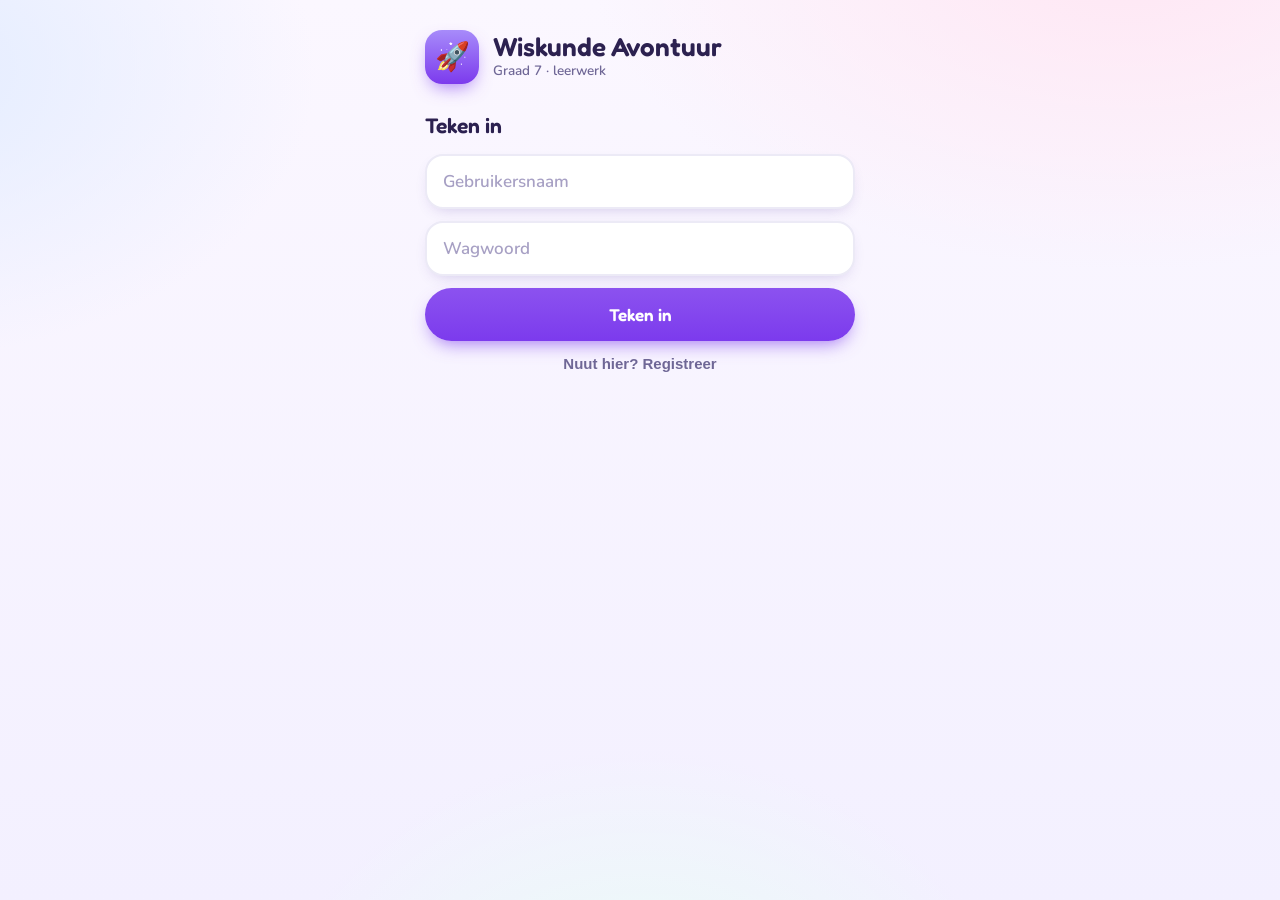
==== index.html @ 0dd683e3 "Initial commit — Wiskunde Avontuur Graad 7 Gamified Grade 7 maths practice with Afrikaans content: A" ====
<!DOCTYPE html>
<html lang="af">
<head>
<meta charset="UTF-8">
<meta name="viewport" content="width=device-width, initial-scale=1.0, viewport-fit=cover">
<meta name="theme-color" content="#7c3aed">
<title>Wiskunde Avontuur · Graad 7</title>
<meta name="description" content="Graad 7 Wiskunde — oefen Algebra, Meetkunde, 2D Vorms en Transformasies. Verdien XP en kentekens!">
<link rel="icon" href="icon.svg">
<link rel="preconnect" href="https://fonts.googleapis.com">
<link rel="preconnect" href="https://fonts.gstatic.com" crossorigin>
<link href="https://fonts.googleapis.com/css2?family=Fredoka:wght@400;500;600;700&family=Nunito:ital,wght@0,400;0,600;0,700;0,800;1,600&family=Baloo+2:wght@500;600;700&display=swap" rel="stylesheet">
<link rel="stylesheet" href="css/styles.css">
</head>
<body>
  <div id="app"><main class="view"><p class="muted center" style="padding:48px 0">Laai…</p></main></div>
  <script type="module" src="js/app.js"></script>
</body>
</html>
---- css/styles.css ----
/* ============================================================
   WISKUNDE AVONTUUR — Graad 7  ·  "Bubble Pop" theme
   ------------------------------------------------------------
   Bright, friendly, rounded. Light background, white cards with
   a chapter-coloured accent, chunky tappable buttons, soft toy
   shadows. Built for 12-year-olds.
   Fonts: Fredoka (display) · Nunito (body) · Baloo 2 (numbers).
   Set --accent (current chapter/quest colour) on a container; all
   components read it for their colour.
   ============================================================ */
:root{
  --font-display:"Fredoka",system-ui,sans-serif;
  --font-body:"Nunito",system-ui,sans-serif;
  --font-num:"Baloo 2",system-ui,sans-serif;

  --ink:#2c2150;            /* deep friendly purple-navy text */
  --muted:#6f6796;
  --faint:#a7a0c4;
  --line:#eceaf6;
  --card:#ffffff;
  --card-2:#faf8ff;

  --accent:#7c3aed;         /* current chapter colour (overridden per screen) */

  --good:#16a34a; --good-bg:#e7f8ee;
  --bad:#e11d6b;  --bad-bg:#fdeaf2;
  --warn:#f59e0b; --star:#f5b50a;

  --r-sm:12px; --r-md:18px; --r-lg:26px; --r-xl:34px;
  --shadow:0 10px 30px -12px rgba(80,50,160,.30);
  --shadow-sm:0 6px 16px -8px rgba(80,50,160,.30);
}
*{box-sizing:border-box;margin:0;padding:0}
html,body{height:100%}
body{
  font-family:var(--font-body); color:var(--ink); line-height:1.5; font-weight:600;
  background:
    radial-gradient(900px 540px at 88% -6%, #ffe6f3, transparent 60%),
    radial-gradient(760px 520px at -8% 8%, #e2ecff, transparent 55%),
    radial-gradient(700px 600px at 50% 120%, #e8fff4, transparent 55%),
    linear-gradient(180deg,#fbf7ff,#f3f0ff);
  background-attachment:fixed; min-height:100vh;
  -webkit-font-smoothing:antialiased; text-rendering:optimizeLegibility;
}
#app{position:relative;z-index:1}
.view{max-width:560px;margin:0 auto;padding:14px 16px 110px;min-height:100vh}

/* ---------- typography ---------- */
h1,h2,h3{font-family:var(--font-display);font-weight:600;line-height:1.1;color:var(--ink)}
h1{font-size:30px} h2{font-size:22px} h3{font-size:18px}
.eyebrow{font-family:var(--font-display);font-weight:600;letter-spacing:.6px;text-transform:uppercase;font-size:12px;color:var(--accent)}
.muted{color:var(--muted)} .faint{color:var(--faint)}
.small{font-size:13.5px} .center{text-align:center}
.num{font-family:var(--font-num);font-weight:600}

/* ---------- buttons ---------- */
.btn{font-family:var(--font-display);font-weight:600;font-size:16px;border:none;background:#efeafd;color:var(--ink);
  padding:13px 20px;border-radius:999px;cursor:pointer;transition:transform .12s,box-shadow .12s,filter .12s;
  display:inline-flex;align-items:center;justify-content:center;gap:8px}
.btn:hover{transform:translateY(-2px)}
.btn:active{transform:translateY(0)}
.btn:disabled{opacity:.5;cursor:default;transform:none}
.btn.primary{color:#fff;background:linear-gradient(180deg,color-mix(in srgb,var(--accent) 88%,#fff),var(--accent));
  box-shadow:0 8px 18px -6px color-mix(in srgb,var(--accent) 70%,transparent)}
.btn.primary:hover{filter:brightness(1.05)}
.btn.ghost{background:transparent;border:2px solid color-mix(in srgb,var(--accent) 35%,transparent);color:var(--accent)}
.btn.big{width:100%;padding:16px;font-size:17px}
.btn.small{padding:9px 15px;font-size:14px}
.link-btn{background:#fff;border:none;color:var(--muted);font-size:20px;cursor:pointer;width:42px;height:42px;
  border-radius:50%;box-shadow:var(--shadow-sm);display:grid;place-items:center;transition:transform .12s}
.link-btn:hover{transform:translateY(-2px);color:var(--ink)}

/* ---------- top chrome ---------- */
.chrome{display:flex;align-items:center;justify-content:space-between;max-width:560px;margin:0 auto;padding:16px 16px 4px}
.brand{font-family:var(--font-display);font-weight:700;font-size:18px;display:flex;align-items:center;gap:9px;cursor:pointer;color:var(--ink)}
.brand .logo{width:34px;height:34px;border-radius:11px;display:grid;place-items:center;font-size:19px;
  background:linear-gradient(180deg,#a78bfa,#7c3aed);box-shadow:0 6px 14px -6px rgba(124,58,237,.7)}
.chrome-right{display:flex;align-items:center;gap:10px}
.xpchip{font-family:var(--font-num);font-weight:700;font-size:15px;color:var(--ink);background:#fff;
  border:none;box-shadow:var(--shadow-sm);padding:7px 14px;border-radius:999px;display:flex;align-items:center;gap:5px}
.xpchip .s{color:var(--star)}

/* ---------- NAME / start screen ---------- */
.start{max-width:430px;margin:0 auto;text-align:center;padding-top:18px}
.start .mascot{font-size:64px;line-height:1;margin-bottom:6px;filter:drop-shadow(0 8px 10px rgba(124,58,237,.25))}
.start h1{font-size:32px;margin-bottom:4px}
.start p{color:var(--muted);margin-bottom:20px}
.field{font-family:var(--font-body);font-weight:700;font-size:18px;color:var(--ink);background:#fff;border:2px solid var(--line);
  border-radius:var(--r-md);padding:15px 18px;width:100%;outline:none;text-align:center;margin-bottom:14px;box-shadow:var(--shadow-sm)}
.field:focus{border-color:var(--accent)}

/* ---------- HUB · chapter cards ---------- */
.hub-head{margin:8px 2px 18px}
.hub-head .eyebrow{color:var(--muted)}
.hub-head h1{margin-top:2px;font-size:30px}
.hub-head p{color:var(--muted)}
.chapter-cards{display:flex;flex-direction:column;gap:16px}
.ch-card{position:relative;border-radius:var(--r-lg);padding:18px 18px 18px 92px;overflow:hidden;cursor:pointer;
  background:var(--card);box-shadow:var(--shadow);transition:transform .16s,box-shadow .16s;
  border:2px solid color-mix(in srgb,var(--accent) 16%,transparent)}
.ch-card:hover{transform:translateY(-4px);box-shadow:0 18px 38px -14px color-mix(in srgb,var(--accent) 55%,transparent)}
.ch-card.locked{cursor:default;filter:grayscale(.35);opacity:.7}
.ch-card.locked:hover{transform:none;box-shadow:var(--shadow)}
.ch-card .ico{position:absolute;left:16px;top:16px;width:62px;height:62px;border-radius:20px;display:grid;place-items:center;
  font-size:32px;background:linear-gradient(180deg,color-mix(in srgb,var(--accent) 22%,#fff),color-mix(in srgb,var(--accent) 12%,#fff));
  box-shadow:inset 0 0 0 2px color-mix(in srgb,var(--accent) 22%,transparent)}
.ch-card h2{display:flex;align-items:center;gap:9px;flex-wrap:wrap;font-size:20px}
.ch-card .sub{color:var(--muted);font-size:13.5px;margin-top:3px}
.ch-meta{display:flex;align-items:center;gap:10px;margin-top:12px;font-size:13px;color:var(--muted)}
.ch-meta .num{color:var(--accent)}
.ch-prog{height:10px;border-radius:99px;background:color-mix(in srgb,var(--accent) 12%,#eee);margin-top:9px;overflow:hidden}
.ch-prog i{display:block;height:100%;width:var(--p,0%);border-radius:99px;
  background:linear-gradient(90deg,color-mix(in srgb,var(--accent) 70%,#fff),var(--accent));transition:width .5s}
.pill{font-family:var(--font-display);font-weight:600;font-size:11px;letter-spacing:.4px;text-transform:uppercase;
  padding:4px 11px;border-radius:999px;display:inline-block}
.pill.open{color:#fff;background:var(--accent)}
.pill.soon{color:var(--muted);background:#eee}
.pill.done{color:#fff;background:var(--good)}

/* ---------- CHAPTER · quest map ---------- */
.chap-head{display:flex;align-items:center;justify-content:space-between;gap:12px;margin:6px 2px 18px}
.chap-head .eyebrow{color:var(--muted)}
.chap-head h1{font-size:26px;display:flex;align-items:center;gap:9px}
.quest-grid{display:grid;grid-template-columns:1fr 1fr;gap:14px}
.quest{position:relative;border-radius:var(--r-md);padding:15px;overflow:hidden;cursor:pointer;min-height:150px;
  display:flex;flex-direction:column;background:var(--card);box-shadow:var(--shadow-sm);
  border:2px solid color-mix(in srgb,var(--qc) 20%,transparent);transition:transform .14s,box-shadow .14s}
.quest:hover{transform:translateY(-4px);box-shadow:0 16px 30px -14px color-mix(in srgb,var(--qc) 60%,transparent)}
.quest.locked{cursor:default;filter:grayscale(.4);opacity:.65}
.quest.locked:hover{transform:none}
.quest .qn{font-family:var(--font-num);font-weight:700;font-size:18px;color:#fff;width:38px;height:38px;border-radius:13px;
  display:grid;place-items:center;background:linear-gradient(180deg,color-mix(in srgb,var(--qc) 82%,#fff),var(--qc));
  box-shadow:0 6px 12px -5px color-mix(in srgb,var(--qc) 75%,transparent)}
.quest h3{font-size:15.5px;margin-top:11px;line-height:1.18}
.quest p{font-size:12.5px;color:var(--muted);margin-top:4px;font-weight:600}
.quest .qstate{margin-top:auto;display:flex;align-items:center;gap:6px;font-size:12px;color:var(--muted);padding-top:10px;font-weight:700}
.quest .qstate .led{width:9px;height:9px;border-radius:99px;background:var(--qc)}
.quest .qcheck{position:absolute;top:13px;right:13px;width:26px;height:26px;border-radius:50%;display:grid;place-items:center;
  color:#fff;font-size:15px;background:var(--good);box-shadow:0 4px 10px -3px rgba(22,163,74,.6)}

/* ---------- PLAY screen ---------- */
.play{--accent:#7c3aed}
.play-top{display:flex;align-items:center;gap:10px;margin-bottom:14px}
.play-top .ptitle{flex:1;font-family:var(--font-display);font-weight:600;font-size:16px}
.play-top .pcount{font-family:var(--font-num);font-weight:700;font-size:14px;color:var(--accent);
  background:#fff;box-shadow:var(--shadow-sm);padding:4px 12px;border-radius:999px}
.pbar{height:12px;border-radius:99px;background:#eae6f8;overflow:hidden;margin-bottom:8px}
.pbar i{display:block;height:100%;width:0;border-radius:99px;
  background:linear-gradient(90deg,color-mix(in srgb,var(--accent) 60%,#fff),var(--accent));transition:width .4s}
.xp-pop{min-height:26px;text-align:center;font-family:var(--font-display);font-weight:600;font-size:15px;margin-bottom:6px}
.xp-pop.good{color:var(--good)} .xp-pop.bad{color:var(--bad)}

/* question */
.q{background:var(--card);border-radius:var(--r-lg);box-shadow:var(--shadow);padding:20px}
.q-prompt{font-family:var(--font-display);font-weight:500;font-size:19px;line-height:1.35;margin-bottom:14px;color:var(--ink)}
.q-prompt code,.codeblk{font-family:var(--font-num);font-weight:700;background:color-mix(in srgb,var(--accent) 9%,#f4f1ff);
  color:var(--accent);padding:1px 7px;border-radius:8px}
.q-figure{display:flex;justify-content:center;margin:4px 0 16px}
.q-task{font-size:14px;color:var(--muted);margin:-4px 0 12px;font-weight:700}
.q-input{margin-top:4px}

/* multiple choice / options */
.q-options{display:flex;flex-direction:column;gap:10px}
.q-options.grid2{display:grid;grid-template-columns:1fr 1fr}
.q-options.yesno{display:grid;grid-template-columns:1fr 1fr}
.opt{font-family:var(--font-body);font-weight:700;font-size:16.5px;text-align:left;color:var(--ink);background:var(--card-2);
  border:2px solid var(--line);border-radius:var(--r-md);padding:15px 17px;cursor:pointer;transition:transform .1s,border-color .1s,background .1s}
.opt:hover:not(:disabled){border-color:var(--accent);transform:translateY(-2px)}
.opt:disabled{cursor:default}
.opt.big{text-align:center;font-size:18px;padding:18px}
.opt code{font-family:var(--font-num)}
.opt.is-correct{border-color:var(--good);background:var(--good-bg);color:#0d7a3a}
.opt.is-wrong{border-color:var(--bad);background:var(--bad-bg);color:#b4145a}

/* multi-select (like terms) */
.q-multi{display:flex;flex-wrap:wrap;gap:10px}
.chip{font-family:var(--font-num);font-weight:700;font-size:18px;color:var(--ink);background:var(--card-2);
  border:2px solid var(--line);border-radius:14px;padding:12px 18px;cursor:pointer;transition:.1s;user-select:none}
.chip:hover:not(.locked){border-color:var(--accent)}
.chip.sel{border-color:var(--accent);background:color-mix(in srgb,var(--accent) 12%,#fff);color:var(--accent)}
.chip.locked{cursor:default}
.chip.ok{border-color:var(--good);background:var(--good-bg);color:#0d7a3a}
.chip.miss{border-color:var(--bad);background:var(--bad-bg);color:#b4145a;opacity:.85}
.q-multi-foot{margin-top:16px}

/* coordinate input */
.q-coord{display:flex;align-items:center;justify-content:center;gap:10px;font-family:var(--font-num);font-weight:700;font-size:24px;margin:10px 0}
.q-coord .paren{color:var(--muted)}
.coord-cell{width:84px;text-align:center;padding:10px;border:2px solid var(--line);border-radius:14px;background:#fff;
  font-family:var(--font-num);font-weight:700;font-size:22px;color:var(--ink);cursor:pointer;transition:.1s}
.coord-cell.active{border-color:var(--accent);background:color-mix(in srgb,var(--accent) 8%,#fff)}

/* ---------- number keypad ---------- */
.keypad{margin-top:6px}
.kdisp{font-family:var(--font-num);font-weight:700;font-size:34px;text-align:center;color:var(--ink);background:var(--card-2);
  border:2px solid var(--line);border-radius:var(--r-md);padding:12px;margin-bottom:12px;min-height:62px;
  display:flex;align-items:center;justify-content:center;gap:6px}
.kdisp.empty .kval{color:var(--faint)}
.kdisp .unit{font-family:var(--font-body);font-weight:700;font-size:18px;color:var(--muted)}
.kgrid{display:grid;grid-template-columns:repeat(3,1fr);gap:10px}
.key{font-family:var(--font-num);font-weight:700;font-size:24px;color:var(--ink);background:#fff;border:none;border-radius:16px;
  padding:16px 0;cursor:pointer;box-shadow:var(--shadow-sm);transition:transform .08s,filter .08s}
.key:hover{filter:brightness(.98)} .key:active{transform:translateY(2px)}
.key.del{color:var(--bad)}
.key.submit{grid-column:span 3;font-family:var(--font-display);font-size:18px;color:#fff;
  background:linear-gradient(180deg,color-mix(in srgb,var(--accent) 88%,#fff),var(--accent));box-shadow:0 8px 18px -6px var(--accent)}
.key.submit.wide{grid-column:span 2}

/* ---------- hint + I'm lost ---------- */
.hint-box{background:#fff7e6;border:2px solid #ffe2a8;border-radius:var(--r-md);padding:13px 15px;margin-top:14px;
  font-size:15px;font-weight:700;color:#8a5a00;line-height:1.45}
.hint-box .tag{font-family:var(--font-display);font-size:11px;letter-spacing:.6px;background:var(--warn);color:#fff;
  padding:2px 9px;border-radius:99px;margin-right:8px;vertical-align:middle}
.help-row{display:flex;gap:10px;margin-top:14px}
.help-row .btn{flex:1}

/* ---------- feedback ---------- */
.feedback{margin-top:16px;border-radius:var(--r-md);padding:15px 16px;border:2px solid}
.feedback.good{background:var(--good-bg);border-color:#a7e8c1}
.feedback.bad{background:var(--bad-bg);border-color:#f7b8d2}
.fb-head{font-family:var(--font-display);font-weight:600;font-size:19px;margin-bottom:4px}
.feedback.good .fb-head{color:#0d7a3a} .feedback.bad .fb-head{color:#b4145a}
.fb-sub{margin-bottom:4px}
.fb-answer{font-size:15.5px;margin:6px 0;color:var(--ink)}
.fb-answer b{font-family:var(--font-display)}
.fb-answer code,.sol code{font-family:var(--font-num);font-weight:700}
.sol{margin-top:10px;display:flex;flex-direction:column;gap:7px}
.sol-step{display:flex;justify-content:space-between;gap:12px;background:rgba(255,255,255,.7);border-radius:12px;padding:9px 12px;font-size:15px}
.sol-step .s{font-weight:700;color:var(--ink)} .sol-step .r{color:var(--muted);font-size:13px;text-align:right;font-weight:700}
.fb-foot{margin-top:14px;display:flex;gap:10px}
.fb-foot .btn{flex:1}

/* ---------- RESULTS ---------- */
.results{padding-top:8px}
.result-card{background:var(--card);border-radius:var(--r-xl);box-shadow:var(--shadow);padding:26px 22px;text-align:center}
.result-emoji{font-size:64px;line-height:1;margin-bottom:4px}
.result-card h1{font-size:28px}
.big-score{font-family:var(--font-num);font-weight:700;font-size:64px;line-height:1.05;margin:6px 0;
  color:var(--accent)}
.result-msg{border-radius:var(--r-md);padding:12px 14px;margin:14px 0;font-weight:700;font-size:15px}
.result-msg.good{background:var(--good-bg);color:#0d7a3a}
.result-msg.warn{background:#fff7e6;color:#8a5a00}
.badge-pop{display:inline-flex;align-items:center;gap:10px;font-family:var(--font-display);font-weight:600;font-size:16px;
  color:var(--accent);background:color-mix(in srgb,var(--accent) 10%,#fff);border:2px solid color-mix(in srgb,var(--accent) 30%,transparent);
  padding:10px 18px;border-radius:999px;margin:8px 0}
.badge-pop .bi{font-size:24px}
.result-actions{display:flex;flex-direction:column;gap:10px;margin-top:18px}

/* ---------- concept modal ---------- */
.modal-scrim{position:fixed;inset:0;z-index:50;background:rgba(44,33,80,.45);backdrop-filter:blur(3px);
  display:flex;align-items:flex-end;justify-content:center;padding:14px;animation:fade .15s}
@keyframes fade{from{opacity:0}to{opacity:1}}
.modal{background:var(--card);border-radius:var(--r-xl);box-shadow:0 -10px 50px -10px rgba(44,33,80,.4);
  padding:22px;max-width:520px;width:100%;max-height:86vh;overflow-y:auto;animation:slideup .22s}
@keyframes slideup{from{transform:translateY(28px);opacity:.5}to{transform:translateY(0);opacity:1}}
.mhead{display:flex;align-items:center;justify-content:space-between;margin-bottom:6px}
.meyebrow{font-family:var(--font-display);font-weight:600;letter-spacing:.5px;text-transform:uppercase;font-size:12px;color:var(--accent)}
.modal h2{font-size:23px;margin-bottom:10px}
.concept{font-size:15.5px;line-height:1.6;color:var(--ink)}
.concept p{margin-bottom:10px}
.concept b{font-family:var(--font-display);font-weight:600}
.concept code{font-family:var(--font-num);font-weight:700;background:color-mix(in srgb,var(--accent) 9%,#f4f1ff);color:var(--accent);padding:1px 7px;border-radius:8px}
.concept ul{margin:8px 0 12px 4px;list-style:none;display:flex;flex-direction:column;gap:7px}
.concept li{padding-left:24px;position:relative}
.concept li::before{content:"●";position:absolute;left:4px;color:var(--accent);font-size:11px;top:4px}
.modal .btn{margin-top:16px}

/* ---------- generic card ---------- */
.card{background:var(--card);border-radius:var(--r-lg);box-shadow:var(--shadow);padding:18px}
.card h2{font-size:20px;margin-bottom:2px}

/* ---------- LOGIN / SIGN UP ---------- */
.login{max-width:430px;margin:0 auto;padding-top:16px}
.login-head{display:flex;align-items:center;gap:14px;margin-bottom:22px}
.login-logo{width:54px;height:54px;border-radius:17px;display:grid;place-items:center;font-size:28px;
  background:linear-gradient(180deg,#a78bfa,#7c3aed);box-shadow:0 8px 18px -6px rgba(124,58,237,.7)}
.login-head h1{font-size:26px}
.login-body{display:flex;flex-direction:column}
.login-prompt{font-family:var(--font-display);font-weight:600;font-size:21px;margin:4px 0 12px}
.login-body .muted.small{margin:-4px 0 14px}
.login-input{font-family:var(--font-body);font-weight:700;font-size:17px;color:var(--ink);background:#fff;
  border:2px solid var(--line);border-radius:var(--r-md);padding:14px 16px;margin-bottom:12px;width:100%;outline:none;box-shadow:var(--shadow-sm)}
.login-input::placeholder{color:var(--faint);font-weight:600}
.login-input:focus{border-color:var(--accent)}
.login-err{color:var(--bad);font-weight:700;font-size:14px;margin-bottom:10px;background:var(--bad-bg);
  border-radius:12px;padding:10px 13px}
.login-swap{display:block;margin:14px auto 0;color:var(--muted);font-weight:700;font-size:15px;background:none;border:0;cursor:pointer}
.login-swap:hover{color:var(--accent)}

@media (min-width:560px){.modal-scrim{align-items:center}}
@media (max-width:360px){.quest-grid{grid-template-columns:1fr}}
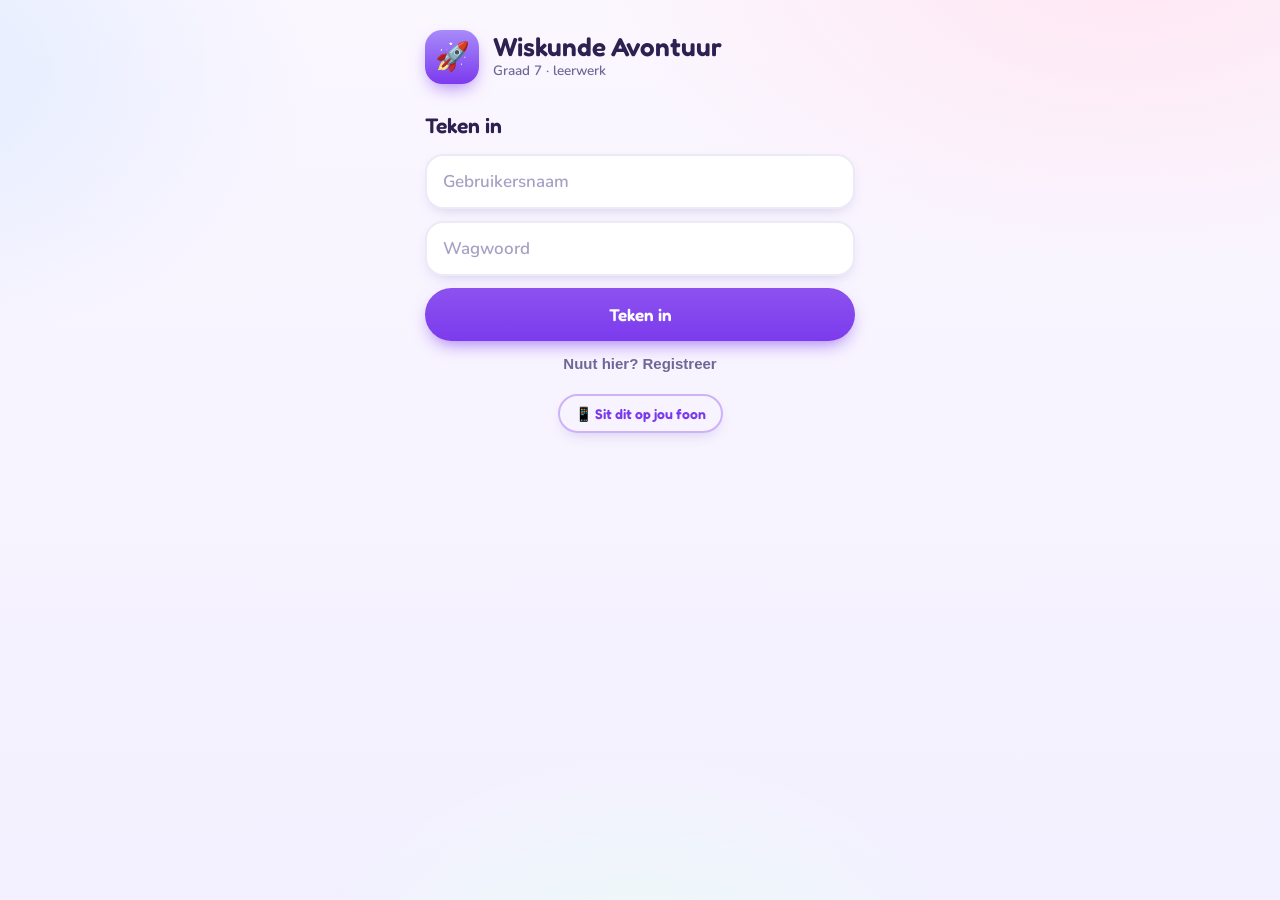
==== commit c6ac31fa: "Make the hub installable: manifest, app icons, install popup The class opens the link from WhatsApp " ====
--- a/index.html
+++ b/index.html
@@ -7,13 +7,46 @@
 <title>Wiskunde Avontuur · Graad 7</title>
 <meta name="description" content="Graad 7 Wiskunde — oefen Algebra, Meetkunde, 2D Vorms en Transformasies. Verdien XP en kentekens!">
 <link rel="icon" href="icon.svg">
+<link rel="manifest" href="manifest.json">
+<link rel="apple-touch-icon" href="apple-touch-icon.png">
+<meta name="mobile-web-app-capable" content="yes">
+<meta name="apple-mobile-web-app-capable" content="yes">
+<meta name="apple-mobile-web-app-status-bar-style" content="default">
+<meta name="apple-mobile-web-app-title" content="Wiskunde">
 <link rel="preconnect" href="https://fonts.googleapis.com">
 <link rel="preconnect" href="https://fonts.gstatic.com" crossorigin>
 <link href="https://fonts.googleapis.com/css2?family=Fredoka:wght@400;500;600;700&family=Nunito:ital,wght@0,400;0,600;0,700;0,800;1,600&family=Baloo+2:wght@500;600;700&display=swap" rel="stylesheet">
 <link rel="stylesheet" href="css/styles.css">
+<script>
+  /* Vang Chrome se installeer-geleentheid HIER, in die <head> — dit vuur dikwels
+     voordat die app se modules gelaai is. js/install.js lees dit later. */
+  window.__installPrompt = null;
+  window.addEventListener("beforeinstallprompt", (e) => {
+    e.preventDefault();
+    window.__installPrompt = e;
+    window.dispatchEvent(new Event("wq-install-ready"));
+  });
+  window.addEventListener("appinstalled", () => {
+    window.__installPrompt = null;
+    window.dispatchEvent(new Event("wq-installed"));
+  });
+</script>
 </head>
 <body>
   <div id="app"><main class="view"><p class="muted center" style="padding:48px 0">Laai…</p></main></div>
   <script type="module" src="js/app.js"></script>
+  <script>
+    /* Registreer die service worker — hou die app outomaties op datum.
+       Wanneer 'n nuwe weergawe oorneem, herlaai die bladsy een keer. */
+    if ("serviceWorker" in navigator) {
+      let reloaded = false;
+      navigator.serviceWorker.addEventListener("controllerchange", () => {
+        if (reloaded) return; reloaded = true; location.reload();
+      });
+      window.addEventListener("load", () => {
+        navigator.serviceWorker.register("sw.js", { updateViaCache: "none" }).catch(() => {});
+      });
+    }
+  </script>
 </body>
 </html>
--- a/css/styles.css
+++ b/css/styles.css
@@ -211,6 +211,16 @@
   font-size:15px;font-weight:700;color:#8a5a00;line-height:1.45}
 .hint-box .tag{font-family:var(--font-display);font-size:11px;letter-spacing:.6px;background:var(--warn);color:#fff;
   padding:2px 9px;border-radius:99px;margin-right:8px;vertical-align:middle}
+.tip-box{background:#eaf4ff;border:2px solid #b9dbff;border-radius:var(--r-md);padding:11px 14px;margin:0 0 14px;
+  font-size:14.5px;font-weight:700;color:#15508c;line-height:1.45}
+.tip-box .tip-ic{margin-right:7px}
+/* tik-die-deel terugvoer */
+.q-figure [data-tap]{transition:opacity .12s}
+.q-figure [data-tap]:hover{opacity:.7}
+.q-figure [data-tap].tap-correct *{stroke:var(--good,#16a34a)!important;fill:var(--good,#16a34a)}
+.q-figure [data-tap].tap-correct line,.q-figure [data-tap].tap-correct polyline{stroke:#16a34a!important}
+.q-figure [data-tap].tap-wrong *{stroke:#e11d48!important}
+.tip-box code{font-family:var(--font-num);font-weight:700;background:#d8eaff;padding:1px 6px;border-radius:6px}
 .help-row{display:flex;gap:10px;margin-top:14px}
 .help-row .btn{flex:1}
 
@@ -287,5 +297,32 @@
 .login-swap{display:block;margin:14px auto 0;color:var(--muted);font-weight:700;font-size:15px;background:none;border:0;cursor:pointer}
 .login-swap:hover{color:var(--accent)}
 
-@media (min-width:560px){.modal-scrim{align-items:center}}
+/* ---------- "sit dit op jou foon" (installeer-pop-up) ---------- */
+.install-row{display:flex;justify-content:center;margin:22px 0 4px}
+.inst-entry{background:#fff;box-shadow:var(--shadow-sm);border:2px solid var(--line);color:var(--muted)}
+.inst-entry:hover{color:var(--accent);border-color:color-mix(in srgb,var(--accent) 35%,transparent)}
+
+.inst-scrim{position:fixed;inset:0;z-index:60;background:rgba(44,33,80,.5);backdrop-filter:blur(3px);
+  display:flex;align-items:flex-end;justify-content:center;padding:14px;animation:fade .15s}
+.inst-modal{position:relative;background:var(--card);border-radius:var(--r-xl);box-shadow:0 -10px 50px -10px rgba(44,33,80,.45);
+  padding:26px 22px 22px;max-width:520px;width:100%;max-height:88vh;overflow-y:auto;text-align:center;animation:slideup .22s}
+.inst-close{position:absolute;top:12px;right:12px}
+.inst-icon{width:66px;height:66px;margin:0 auto 12px;border-radius:21px;display:grid;place-items:center;font-size:34px;
+  background:linear-gradient(180deg,#a78bfa,#7c3aed);box-shadow:0 10px 22px -8px rgba(124,58,237,.75)}
+.inst-modal h2{font-size:23px;margin-bottom:6px}
+.inst-body{margin-top:18px;text-align:left}
+.inst-lead{font-size:15.5px;margin-bottom:14px}
+.inst-go{margin:2px 0 10px}
+.inst-note{text-align:center}
+.inst-later{margin-top:12px;color:var(--muted);border-color:var(--line)}
+.inst-done{background:var(--good-bg);color:var(--good);font-weight:800;font-size:16px;text-align:center;
+  border-radius:var(--r-md);padding:20px 16px}
+.inst-steps{list-style:none;counter-reset:s;display:flex;flex-direction:column;gap:11px;margin:4px 0 2px}
+.inst-steps li{counter-increment:s;position:relative;padding-left:40px;font-size:15px;line-height:1.5}
+.inst-steps li::before{content:counter(s);position:absolute;left:0;top:-1px;width:27px;height:27px;border-radius:50%;
+  display:grid;place-items:center;font-family:var(--font-num);font-weight:700;font-size:15px;
+  background:color-mix(in srgb,var(--accent) 12%,#f4f1ff);color:var(--accent)}
+.inst-steps b{font-family:var(--font-display);font-weight:600}
+
+@media (min-width:560px){.modal-scrim,.inst-scrim{align-items:center}}
 @media (max-width:360px){.quest-grid{grid-template-columns:1fr}}
